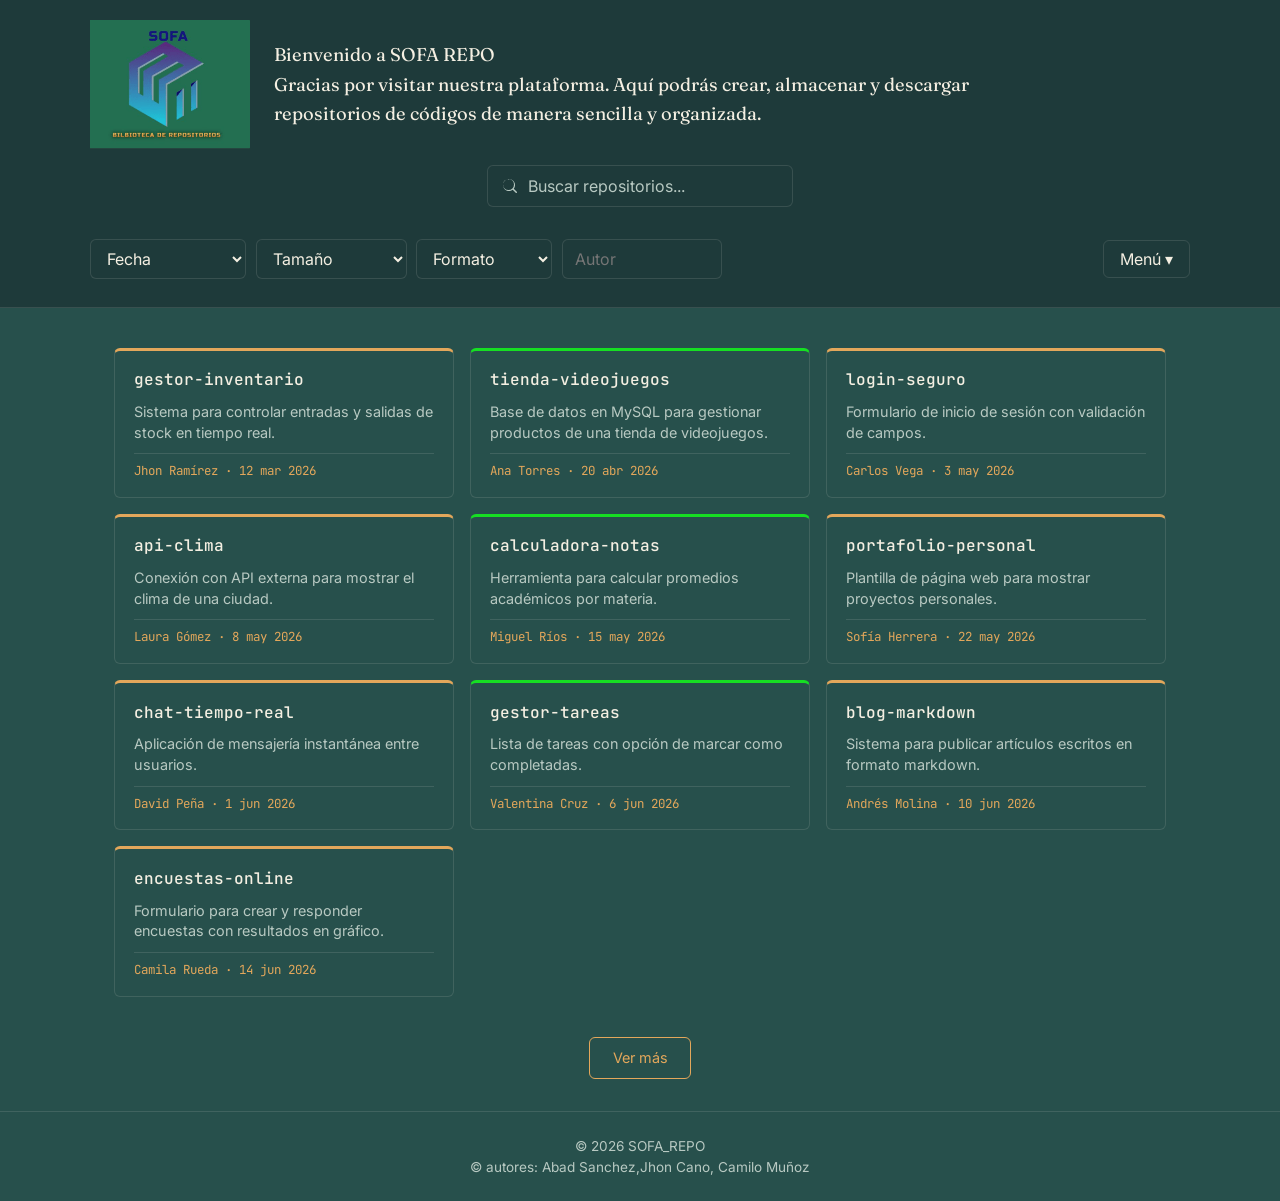
==== index.html @ bb7be712 "Add files via upload" ====
<!DOCTYPE html>
<html lang="es">
<head>
    <meta charset="UTF-8">
    <meta name="viewport" content="width=device-width, initial-scale=1.0">
    <title>SOFA_REPO</title>
    <meta name="description" content="Plataforma para crear, almacenar y descargar repositorios de código de forma sencilla y organizada.">
    <link rel="preconnect" href="https://fonts.googleapis.com">
    <link href="https://fonts.googleapis.com/css2?family=Fraunces:wght@400;600&family=Inter:wght@400;600&family=JetBrains+Mono:wght@400;500&display=swap" rel="stylesheet">
    <link rel="stylesheet" href="estilo.css">
</head>
<body>
<header class="encabezado">
 <div class="fila-bienvenida">
    <div class="logo">
        <img src="/archivos/Logo.png" alt="SOFA REPO">
    </div>

    <div class="bienvenida">
        <p>Bienvenido a SOFA REPO <br>
        Gracias por visitar nuestra plataforma. Aquí podrás crear, almacenar y descargar repositorios de códigos de manera sencilla y organizada.</p>
    </div>
 </div>

<div class="search-container">
    <div class="search-box">
        <svg width="16" height="16" viewBox="0 0 16 16" fill="currentColor">
            <path d="M10.68 11.74a6 6 0 1 1 1.06-1.06l3.04 3.04a.75.75 0 1 1-1.06 1.06l-3.04-3.04zM12 6.5a5.5 5.5 0 1 0-11 0 5.5 5.5 0 0 0 11 0z"/>
        </svg>
        <input type="text" id="buscador" placeholder="Buscar repositorios...">
    </div>
</div>

<div class="barra-filtros">

    <div class="filtros">
        <select id="filtro-fecha">
            <option value="">Fecha</option>
            <option value="semana">Última semana</option>
            <option value="mes">Último mes</option>
            <option value="anio">Este año</option>
        </select>

        <select id="filtro-tamano">
            <option value="">Tamaño</option>
            <option value="pequeno">Menor a 1MB</option>
            <option value="medio">1MB - 10MB</option>
            <option value="grande">Mayor a 10MB</option>
        </select>

        <select id="filtro-formato">
            <option value="">Formato</option>
            <option value="zip">.zip</option>
            <option value="py">.py</option>
            <option value="html">.html</option>
            <option value="sql">.sql</option>
        </select>

        <input type="text" id="filtro-autor" placeholder="Autor">
    </div>

    <nav class="dropdown">
        <button class="dropdown-btn">Menú ▾</button>
        <div class="dropdown-content">
            <a href="index.html">Inicio</a>
            <a href="archivos/repositorios.html">Repositorios</a>
            <a href="archivos/s_repos.html">Subir repositorios</a>
            <a href="archivos/descargas.html">Descargas</a>
            <a href="archivos/Ayuda_comentarios.html">Ayuda y comentarios</a>
            <a href="archivos/perfil.html">Perfil</a>
            <a href="archivos/crear-cuenta.html">Crear Cuenta</a>
        </div>
    </nav>

</div>
</header>

<main>
<div class="repos-grid">

    <a href="repositorio-detalle.html" class="repo-card">
        <h3>gestor-inventario</h3>
        <p>Sistema para controlar entradas y salidas de stock en tiempo real.</p>
        <span class="repo-meta">Jhon Ramírez · 12 mar 2026</span>
    </a>

    <a href="repositorio-detalle.html" class="repo-card">
        <h3>tienda-videojuegos</h3>
        <p>Base de datos en MySQL para gestionar productos de una tienda de videojuegos.</p>
        <span class="repo-meta">Ana Torres · 20 abr 2026</span>
    </a>

    <a href="repositorio-detalle.html" class="repo-card">
        <h3>login-seguro</h3>
        <p>Formulario de inicio de sesión con validación de campos.</p>
        <span class="repo-meta">Carlos Vega · 3 may 2026</span>
    </a>

    <a href="repositorio-detalle.html" class="repo-card">
        <h3>api-clima</h3>
        <p>Conexión con API externa para mostrar el clima de una ciudad.</p>
        <span class="repo-meta">Laura Gómez · 8 may 2026</span>
    </a>

    <a href="repositorio-detalle.html" class="repo-card">
        <h3>calculadora-notas</h3>
        <p>Herramienta para calcular promedios académicos por materia.</p>
        <span class="repo-meta">Miguel Ríos · 15 may 2026</span>
    </a>

    <a href="repositorio-detalle.html" class="repo-card">
        <h3>portafolio-personal</h3>
        <p>Plantilla de página web para mostrar proyectos personales.</p>
        <span class="repo-meta">Sofía Herrera · 22 may 2026</span>
    </a>

    <a href="repositorio-detalle.html" class="repo-card">
        <h3>chat-tiempo-real</h3>
        <p>Aplicación de mensajería instantánea entre usuarios.</p>
        <span class="repo-meta">David Peña · 1 jun 2026</span>
    </a>

    <a href="repositorio-detalle.html" class="repo-card">
        <h3>gestor-tareas</h3>
        <p>Lista de tareas con opción de marcar como completadas.</p>
        <span class="repo-meta">Valentina Cruz · 6 jun 2026</span>
    </a>

    <a href="repositorio-detalle.html" class="repo-card">
        <h3>blog-markdown</h3>
        <p>Sistema para publicar artículos escritos en formato markdown.</p>
        <span class="repo-meta">Andrés Molina · 10 jun 2026</span>
    </a>

    <a href="repositorio-detalle.html" class="repo-card">
        <h3>encuestas-online</h3>
        <p>Formulario para crear y responder encuestas con resultados en gráfico.</p>
        <span class="repo-meta">Camila Rueda · 14 jun 2026</span>
    </a>

</div>

<div class="ver-mas-container">
    <a href="mas-repositorios.html" class="boton">Ver más</a>
</div>
</main>
 <footer>
        <p>&copy; 2026 SOFA_REPO</p>
        <p>&copy; autores: Abad Sanchez,Jhon Cano, Camilo Muñoz</p>
    </footer>
</body>
</html>
---- estilo.css ----
/*-- VARIABLES GLOBALES --*/
:root {
  --bg: #1E3A3A;
  --bg-panel: #27504C;
  --bg-panel-hover: #2E5C57;
  --ink: #F4EFE2;
  --ink-muted: #B8C9C2;
  --accent: #E3A75B;
  --accent-2: #16df23;
  --border: rgba(244, 239, 226, 0.12);
  --font-display: 'Fraunces', Georgia, serif;
  --font-body: 'Inter', system-ui, sans-serif;
  --font-mono: 'JetBrains Mono', Consolas, monospace;
  --radius: 6px;
  --max-width: 1100px;
}

/*-- ESTILOS BASE --*/
*, *::before, *::after {
  box-sizing: border-box;
}

html {
  color-scheme: dark;
}

body {
  margin: 0;
  background: var(--bg-panel);
  color: var(--ink);
  font-family: var(--font-body);
  line-height: 1.5;
  -webkit-font-smoothing: antialiased;
}

a {
  color: inherit;
  text-decoration: none;
}

img {
  max-width: 100%;
  display: block;
}

input, select, button, textarea {
  font-family: inherit;
  font-size: inherit;
}

:focus-visible {
  outline: 2px solid var(--accent);
  outline-offset: 2px;
}
button,
input[type="submit"],
input[type="button"],
input[type="reset"] {
  cursor: pointer;
}

/*-- ENCABEZADO --*/
.encabezado {
  background: var(--bg);
  border-bottom: 1px solid var(--border);
  padding: 1.25rem 1.5rem 1.75rem;
  display: flex;
  flex-direction: column;
  gap: 1rem;
}

.logo img {
  max-width: var(--max-width);
  margin: 0 auto 1rem;
}

.bienvenida {
  max-width: var(--max-width);
  margin: 0 auto 1.5rem;
}

.bienvenida p {
  font-family: var(--font-display);
  font-weight: 400;
  font-size: 1.15rem;
  color: var(--ink);
  max-width: 60ch;
  line-height: 1.6;
  margin: 0;
}

/* Fila superior: logo junto al bienvenido (envolver ambos en .fila-bienvenida) */
.fila-bienvenida {
  max-width: var(--max-width);
  width: 100%;
  margin: 0 auto;
  display: flex;
  align-items: center;
  gap: 1.5rem;
  flex-wrap: wrap;
}

.fila-bienvenida .logo img {
  max-width: 160px;
  margin: 0;
}

.fila-bienvenida .bienvenida {
  max-width: none;
  margin: 0;
  flex: 1;
}

/* Fila inferior del encabezado: filtros a la izquierda, menú a la derecha */
.barra-filtros {
  max-width: var(--max-width);
  width: 100%;
  margin: 0 auto;
  display: flex;
  flex-wrap: wrap;
  justify-content: space-between;
  align-items: center;
  gap: 1rem;
}

/*-- BUSCADOR Y FILTROS --*/
.search-container {
  max-width: var(--max-width);
  margin: 0 auto 1rem;
  display: flex;
  flex-wrap: wrap;
  gap: 0.75rem;
  align-items: center;
}

.search-box {
  display: flex;
  align-items: center;
  gap: 0.5rem;
  background: var(--bg);
  border: 1px solid var(--border);
  border-radius: var(--radius);
  padding: 0.55rem 0.85rem;
  flex: 1 1 260px;
}

.search-box svg {
  color: var(--ink-muted);
  flex-shrink: 0;
}

.search-box input {
  background: none;
  border: none;
  color: var(--ink);
  width: 100%;
}

.search-box input::placeholder {
  color: var(--ink-muted);
}

.search-box input:focus {
  outline: none;
}

.filtros {
  display: flex;
  flex-wrap: wrap;
  gap: 0.6rem;
  flex: 1;
}

.filtros select,
.filtros input {
  background: var(--bg);
  color: var(--ink);
  border: 1px solid var(--border);
  border-radius: var(--radius);
  padding: 0.5rem 0.75rem;
  transition: border-color 0.15s ease;
}

.filtros select {
  min-width: 8.5rem;
}

.filtros input#filtro-autor {
  width: 10rem;
}

.filtros select:focus,
.filtros input:focus {
  border-color: var(--accent);
  outline: none;
}

/*-- MENÚ DESPLEGABLE --*/
.dropdown {
  position: relative;
}

.dropdown-btn {
  background: transparent;
  border: 1px solid var(--border);
  color: var(--ink);
  border-radius: var(--radius);
  padding: 0.5rem 1rem;
  cursor: pointer;
  transition: background 0.15s ease, border-color 0.15s ease;
}

.dropdown-btn:hover,
.dropdown:hover .dropdown-btn {
  background: var(--bg-panel-hover);
  border-color: var(--accent);
}

.dropdown-btn .flecha {
  display: inline-block;
  transition: transform 0.2s ease;
}

.dropdown:hover .flecha,
.dropdown:focus-within .flecha {
  transform: rotate(180deg);
}

.dropdown-content {
  display: none;
  position: absolute;
  top: calc(100% + 0.4rem);
  right: 0;
  min-width: 200px;
  background: var(--bg-panel-hover);
  border: 1px solid var(--border);
  border-radius: var(--radius);
  overflow: hidden;
  box-shadow: 0 8px 20px rgba(0, 0, 0, 0.25);
  z-index: 20;
}

.dropdown:hover .dropdown-content,
.dropdown:focus-within .dropdown-content {
  display: block;
}

.dropdown-content a {
  display: block;
  padding: 0.65rem 1rem;
  color: var(--ink);
  border-bottom: 1px solid var(--border);
  font-size: 0.95rem;
}

.dropdown-content a:last-child {
  border-bottom: none;
}

.dropdown-content a:hover {
  background: var(--bg);
  color: var(--accent);
}

/*-- CONTENIDO PRINCIPAL --*/
main {
  max-width: var(--max-width);
  margin: 0 auto;
  padding: 2.5rem 1.5rem 1rem;
}

/*-- TARJETAS DE REPOSITORIOS --*/
.repos-grid {
  display: grid;
  grid-template-columns: repeat(auto-fill, minmax(260px, 1fr));
  gap: 1rem;
}

.repo-card {
  display: flex;
  flex-direction: column;
  gap: 0.6rem;
  background: var(--bg-panel);
  border: 1px solid var(--border);
  border-top: 3px solid var(--accent);
  border-radius: var(--radius);
  padding: 1.1rem 1.2rem 1rem;
  transition: background 0.15s ease, transform 0.15s ease;
}

.repo-card:hover {
  background: var(--bg-panel-hover);
  transform: translateY(-2px);
}

.repo-card:nth-child(3n+2) {
  border-top-color: var(--accent-2);
}

.repo-card h3 {
  font-family: var(--font-mono);
  font-weight: 500;
  font-size: 1rem;
  color: var(--ink);
  margin: 0;
}

.repo-card p {
  font-size: 0.9rem;
  color: var(--ink-muted);
  margin: 0;
  line-height: 1.45;
}

.repo-meta {
  font-family: var(--font-mono);
  font-size: 0.78rem;
  color: var(--accent);
  margin-top: auto;
  padding-top: 0.5rem;
  border-top: 1px solid var(--border);
}

/*-- BOTÓN VER MÁS --*/
.ver-mas-container {
  display: flex;
  justify-content: center;
  padding: 2.5rem 0 1rem;
}

.ver-mas-btn {
  border: 1px solid var(--accent);
  color: var(--accent);
  border-radius: var(--radius);
  padding: 0.6rem 1.6rem;
  font-size: 0.9rem;
  transition: background 0.15s ease, color 0.15s ease;
}

.ver-mas-btn:hover {
  background: var(--accent);
  color: var(--bg);
}

/*-- PIE DE PÁGINA --*/
footer {
  border-top: 1px solid var(--border);
  padding: 1.5rem;
  text-align: center;
}

footer p {
  margin: 0;
  font-size: 0.85rem;
  color: var(--ink-muted);
}

/*-- AYUDA Y COMENTARIOS --*/
.contenido {
  display: flex;
  flex-direction: column;
  gap: 3rem;
  max-width: 900px;
  margin: 0 auto;
}

.ayuda-comentarios h2 {
  font-family: var(--font-display);
  font-weight: 600;
  font-size: 1.6rem;
  margin: 0 0 0.75rem;
}

.ayuda-comentarios p {
  color: var(--ink-muted);
  max-width: 70ch;
  margin: 0;
}

.ayuda-comentarios a {
  color: var(--accent);
  border-bottom: 1px solid transparent;
}

.ayuda-comentarios a:hover {
  border-bottom-color: var(--accent);
}

/* Formulario de contacto: va en panel, es la acción principal */
.formulario-contacto {
  background: var(--bg-panel);
  border: 1px solid var(--border);
  border-top: 3px solid var(--accent);
  border-radius: var(--radius);
  padding: 1.5rem;
}

/* Comentarios: sin panel, solo una línea que separa */
.comentarios {
  padding-top: 2rem;
  border-top: 1px solid var(--border);
}

.contenido h3 {
  font-family: var(--font-mono);
  font-weight: 500;
  font-size: 0.95rem;
  color: var(--accent);
  margin: 0 0 1rem;
}

.contenido form {
  display: flex;
  flex-direction: column;
  gap: 1rem;
}

.contenido .campo {
  display: flex;
  flex-direction: column;
}

.contenido label {
  font-size: 0.85rem;
  color: var(--ink-muted);
  margin-bottom: 0.35rem;
  display: block;
}

.contenido input[type="text"],
.contenido input[type="email"],
.contenido textarea {
  width: 100%;
  background: var(--bg);
  color: var(--ink);
  border: 1px solid var(--border);
  border-radius: var(--radius);
  padding: 0.6rem 0.75rem;
  resize: vertical;
  transition: border-color 0.15s ease;
}

.contenido input[type="text"]:focus,
.contenido input[type="email"]:focus,
.contenido textarea:focus {
  border-color: var(--accent);
  outline: none;
}

/* Borde rojo tenue si el campo requerido quedó vacío al intentar enviar */
.contenido input:invalid:not(:focus):not(:placeholder-shown),
.contenido textarea:invalid:not(:focus):not(:placeholder-shown) {
  border-color: #d9776a;
}

.contenido input[type="submit"] {
  align-self: flex-start;
  background: transparent;
  border: 1px solid var(--accent);
  color: var(--accent);
  border-radius: var(--radius);
  padding: 0.55rem 1.4rem;
  font-size: 0.9rem;
  cursor: pointer;
  transition: background 0.15s ease, color 0.15s ease, border-color 0.15s ease;
}

.contenido input[type="submit"]:hover {
  background: var(--accent);
  color: var(--bg);
}

/* Comentarios generados por JavaScript */
.lista-comentarios {
  margin-top: 1.5rem;
  display: flex;
  flex-direction: column;
  gap: 1rem;
}

.comentario {
  background: var(--bg);
  border: 1px solid var(--border);
  border-radius: var(--radius);
  padding: 1rem 1.2rem;
}

.comentario__autor {
  font-weight: 600;
  color: var(--ink);
  margin: 0 0 0.3rem;
}

.comentario__texto {
  color: var(--ink-muted);
  margin: 0 0 0.75rem;
}

.comentario .form-respuesta {
  display: flex;
  flex-direction: column;
  gap: 0.6rem;
}

.comentario .form-respuesta textarea {
  width: 100%;
  background: var(--bg-panel);
  color: var(--ink);
  border: 1px solid var(--border);
  border-radius: var(--radius);
  padding: 0.5rem 0.7rem;
  resize: vertical;
}

.comentario .form-respuesta input[type="submit"] {
  align-self: flex-start;
  background: transparent;
  border: 1px solid var(--accent);
  color: var(--accent);
  border-radius: var(--radius);
  padding: 0.4rem 1rem;
  font-size: 0.85rem;
  cursor: pointer;
}

.respuestas {
  margin-top: 0.75rem;
  display: flex;
  flex-direction: column;
  gap: 0.4rem;
}

.respuesta {
  padding-left: 1rem;
  border-left: 2px solid var(--border);
  color: var(--ink-muted);
  font-size: 0.9rem;
}

/*-- CAMPOS DE FORMULARIO (GENERAL) --*/
/* Aplica a cualquier formulario del sitio: envolver cada input en un div.campo */
.campo {
  display: flex;
  flex-direction: column;
}

.campo label {
  font-size: 0.85rem;
  color: var(--ink-muted);
  margin-bottom: 0.35rem;
  display: block;
}

.campo input[type="text"],
.campo input[type="email"],
.campo input[type="password"],
.campo input[type="date"],
.campo input[type="url"],
.campo textarea,
.campo select {
  width: 100%;
  background: var(--bg);
  color: var(--ink);
  border: 1px solid var(--border);
  border-radius: var(--radius);
  padding: 0.65rem 0.8rem;
  resize: vertical;
  transition: border-color 0.15s ease;
}

.campo input:focus,
.campo textarea:focus,
.campo select:focus {
  border-color: var(--accent);
  outline: none;
}

.campo-grupo {
  display: grid;
  grid-template-columns: 1fr 1fr;
  gap: 1.1rem;
}

.campo-casilla {
  display: flex;
  align-items: center;
  gap: 0.5rem;
  font-size: 0.9rem;
  color: var(--ink-muted);
}

/*-- BOTONES (GENERAL) --*/
/* Mismo botón de Ayuda y comentarios, para usar en el resto del sitio */
.boton {
  display: inline-block;
  align-self: flex-start;
  background: transparent;
  border: 1px solid var(--accent);
  color: var(--accent);
  border-radius: var(--radius);
  padding: 0.6rem 1.4rem;
  font-size: 0.9rem;
  cursor: pointer;
  transition: background 0.15s ease, color 0.15s ease, border-color 0.15s ease;
}

.boton:hover {
  background: var(--accent);
  color: var(--bg);
}

/* Variante para acciones secundarias: cancelar, atrás, cerrar sesión */
.boton-fantasma {
  border-color: var(--border);
  color: var(--ink-muted);
}

.boton-fantasma:hover {
  background: var(--bg-panel-hover);
  color: var(--ink);
  border-color: var(--border);
}

.boton[disabled] {
  opacity: 0.4;
  cursor: default;
  pointer-events: none;
}

/*-- PÁGINAS DE ACCESO (crear cuenta, iniciar sesión, recuperar contraseña) --*/
.pagina-acceso {
  max-width: 460px;
  margin: 3.5rem auto;
  padding: 0 1.5rem;
  display: flex;
  flex-direction: column;
  gap: 1.75rem;
}

.pagina-acceso h1 {
  font-family: var(--font-display);
  font-weight: 600;
  font-size: 1.9rem;
  margin: 0;
  text-align: center;
}

.pagina-acceso > p {
  color: var(--ink-muted);
  text-align: center;
  margin: -1rem 0 0;
}

.tarjeta-acceso {
  background: var(--bg-panel);
  border: 1px solid var(--border);
  border-top: 3px solid var(--accent);
  border-radius: var(--radius);
  padding: 1.75rem 1.75rem 1.5rem;
  display: flex;
  flex-direction: column;
  gap: 1.25rem;
}

.tarjeta-acceso > span {
  font-family: var(--font-mono);
  font-size: 0.78rem;
  color: var(--accent);
}

.tarjeta-acceso form {
  display: flex;
  flex-direction: column;
  gap: 1.1rem;
}

.tarjeta-acceso .boton {
  align-self: stretch;
  text-align: center;
}

.enlace-secundario {
  text-align: center;
  padding-top: 1.1rem;
  margin-top: 0.25rem;
  border-top: 1px solid var(--border);
  font-family: var(--font-mono);
  font-size: 0.78rem;
  color: var(--ink-muted);
}

.enlace-secundario a {
  color: var(--accent);
  border-bottom: 1px solid transparent;
}

.enlace-secundario a:hover {
  border-bottom-color: var(--accent);
}

/*-- PERFIL --*/
.perfil {
  max-width: 700px;
  margin: 2.5rem auto;
  padding: 0 1.5rem 3rem;
  display: flex;
  flex-direction: column;
  gap: 1.75rem;
}

.perfil-avatar {
  display: flex;
  align-items: center;
  gap: 1.25rem;
}

.perfil-avatar img {
  border-radius: 50%;
  border: 1px solid var(--border);
}

.perfil-avatar a {
  color: var(--accent);
  font-size: 0.9rem;
  border-bottom: 1px solid transparent;
}

.perfil-avatar a:hover {
  border-bottom-color: var(--accent);
}

.tarjeta-perfil {
  background: var(--bg-panel);
  border: 1px solid var(--border);
  border-top: 3px solid var(--accent);
  border-radius: var(--radius);
  padding: 1.75rem;
  display: flex;
  flex-direction: column;
  gap: 1.1rem;
}

.perfil form {
  display: flex;
  flex-direction: column;
  gap: 1.1rem;
}

.perfil .campo p {
  font-size: 0.8rem;
  color: var(--ink-muted);
  margin: 0.4rem 0 0;
}

.perfil-hora {
  display: flex;
  flex-direction: column;
  gap: 0.75rem;
}

.perfil-acciones {
  display: flex;
  gap: 0.75rem;
  padding-top: 0.5rem;
}

.perfil-cerrar-sesion {
  padding-top: 1.25rem;
  border-top: 1px solid var(--border);
}

/*-- DESCARGAS --*/
.resultados-control {
  max-width: var(--max-width);
  margin: 0 auto 1.5rem;
  display: flex;
  align-items: center;
  gap: 0.6rem;
  font-size: 0.9rem;
  color: var(--ink-muted);
}

.resultados-control select {
  background: var(--bg);
  color: var(--ink);
  border: 1px solid var(--border);
  border-radius: var(--radius);
  padding: 0.4rem 0.6rem;
}

.titulo-seccion {
  font-family: var(--font-display);
  font-weight: 600;
  font-size: 1.5rem;
  margin: 2rem 0 0.5rem;
}

.introduccion {
  color: var(--ink-muted);
  max-width: 65ch;
}

.busqueda-descarga {
  display: flex;
  flex-wrap: wrap;
  gap: 1.1rem;
  margin-bottom: 1.5rem;
}

.busqueda-descarga .campo {
  flex: 1 1 220px;
}

.tarjeta-descarga {
  background: var(--bg-panel);
  border: 1px solid var(--border);
  border-top: 3px solid var(--accent);
  border-radius: var(--radius);
  padding: 1.25rem 1.5rem;
  display: flex;
  flex-direction: column;
  gap: 0.9rem;
  margin-bottom: 1.5rem;
}

.info-archivo {
  display: flex;
  justify-content: space-between;
  flex-wrap: wrap;
  gap: 0.5rem;
  font-family: var(--font-mono);
}

.nombre-archivo {
  color: var(--ink);
}

.tamano-archivo {
  color: var(--ink-muted);
}

.detalle-checksum {
  display: flex;
  align-items: center;
  flex-wrap: wrap;
  gap: 0.6rem;
  font-size: 0.85rem;
}

.etiqueta-checksum {
  color: var(--ink-muted);
}

.detalle-checksum code {
  font-family: var(--font-mono);
  color: var(--ink-muted);
  background: var(--bg);
  border: 1px solid var(--border);
  border-radius: var(--radius);
  padding: 0.3rem 0.5rem;
  word-break: break-all;
}

.contador-descargas {
  font-size: 0.8rem;
  color: var(--ink-muted);
}

.novedades ul,
.lista ul {
  color: var(--ink-muted);
  padding-left: 1.2rem;
  margin: 0;
}

.novedades li,
.lista li {
  margin-bottom: 0.4rem;
}

.tabla-historial {
  width: 100%;
  border-collapse: collapse;
  margin-top: 1rem;
  font-size: 0.9rem;
}

.tabla-historial th,
.tabla-historial td {
  text-align: left;
  padding: 0.6rem 0.75rem;
  border-bottom: 1px solid var(--border);
}

.tabla-historial th {
  font-family: var(--font-mono);
  font-weight: 500;
  color: var(--accent);
  font-size: 0.78rem;
}

.tabla-historial td {
  color: var(--ink-muted);
}

/*-- ASISTENTE: SUBIR REPOSITORIO --*/
.asistente {
  max-width: 640px;
  margin: 2.5rem auto;
  padding: 0 1.5rem 3rem;
}

.asistente-encabezado {
  display: flex;
  align-items: center;
  gap: 0.75rem;
  margin-bottom: 1.5rem;
}

.asistente-icono {
  font-family: var(--font-mono);
  color: var(--accent);
  border: 1px solid var(--border);
  border-radius: var(--radius);
  padding: 0.3rem 0.6rem;
}

.asistente-nombre {
  font-family: var(--font-mono);
  color: var(--ink-muted);
}

.asistente-progreso {
  display: flex;
  justify-content: space-between;
  margin-bottom: 0.5rem;
}

.progreso-paso {
  flex: 1;
  text-align: center;
  position: relative;
  font-size: 0.75rem;
  color: var(--ink-muted);
}

.progreso-linea {
  position: absolute;
  top: 5px;
  left: -50%;
  width: 100%;
  height: 1px;
  background: var(--border);
}

.progreso-paso:first-child .progreso-linea {
  display: none;
}

.progreso-punto {
  width: 10px;
  height: 10px;
  border-radius: 50%;
  background: var(--bg);
  border: 1px solid var(--border);
  margin: 0 auto 0.4rem;
  position: relative;
  z-index: 1;
}

.progreso-paso.completo .progreso-punto,
.progreso-paso.completo .progreso-linea {
  background: var(--accent);
  border-color: var(--accent);
}

.progreso-paso.activo .progreso-punto {
  border-color: var(--accent);
}

.asistente-commit {
  text-align: center;
  font-family: var(--font-mono);
  font-size: 0.78rem;
  color: var(--ink-muted);
  margin-bottom: 1.5rem;
}

.asistente-commit span {
  color: var(--accent);
}

.panel-asistente {
  background: var(--bg-panel);
  border: 1px solid var(--border);
  border-top: 3px solid var(--accent);
  border-radius: var(--radius);
  padding: 1.75rem;
}

.paso {
  display: none;
  flex-direction: column;
  gap: 1.1rem;
}

.paso.visible {
  display: flex;
}

.paso h1 {
  font-family: var(--font-display);
  font-weight: 600;
  font-size: 1.5rem;
  margin: 0;
}

.paso-subtitulo {
  color: var(--ink-muted);
  margin: -0.6rem 0 0;
}

.contador-caracteres {
  align-self: flex-end;
  font-size: 0.78rem;
  color: var(--ink-muted);
}

.fila-dos {
  display: grid;
  grid-template-columns: 1fr 1fr;
  gap: 1.1rem;
}

.fila-logo {
  display: flex;
  align-items: center;
  gap: 1rem;
}

.circulo-logo {
  width: 64px;
  height: 64px;
  border-radius: 50%;
  border: 1px dashed var(--border);
  display: flex;
  align-items: center;
  justify-content: center;
  font-size: 1.5rem;
  color: var(--ink-muted);
  cursor: pointer;
  overflow: hidden;
  flex-shrink: 0;
}

.circulo-logo img {
  width: 100%;
  height: 100%;
  object-fit: cover;
}

.texto-logo {
  display: flex;
  flex-direction: column;
  gap: 0.2rem;
  font-size: 0.85rem;
  color: var(--ink-muted);
}

.zona-arrastre {
  border: 1px dashed var(--border);
  border-radius: var(--radius);
  padding: 1.5rem;
  text-align: center;
  cursor: pointer;
  transition: border-color 0.15s ease;
}

.zona-arrastre:hover {
  border-color: var(--accent);
}

.zona-arrastre-icono {
  font-size: 1.5rem;
  margin-bottom: 0.4rem;
}

.zona-arrastre-texto {
  color: var(--ink);
  font-size: 0.9rem;
}

.zona-arrastre-subtexto {
  color: var(--ink-muted);
  font-size: 0.8rem;
  margin-top: 0.2rem;
}

.cuadricula-miniaturas {
  display: grid;
  grid-template-columns: repeat(auto-fill, minmax(80px, 1fr));
  gap: 0.6rem;
  margin-top: 0.75rem;
}

.cuadricula-miniaturas img {
  width: 100%;
  aspect-ratio: 1;
  object-fit: cover;
  border-radius: var(--radius);
  border: 1px solid var(--border);
}

.lista-archivos .archivo-item {
  display: flex;
  justify-content: space-between;
  align-items: center;
  background: var(--bg);
  border: 1px solid var(--border);
  border-radius: var(--radius);
  padding: 0.5rem 0.75rem;
  margin-top: 0.6rem;
  font-size: 0.85rem;
}

.lista-archivos .archivo-item button {
  background: none;
  border: none;
  color: var(--ink-muted);
}

.lista-archivos .archivo-item button:hover {
  color: var(--accent);
}

.bloque-revision {
  margin-bottom: 1.25rem;
}

.bloque-revision h3 {
  font-family: var(--font-mono);
  font-weight: 500;
  font-size: 0.85rem;
  color: var(--accent);
  margin: 0 0 0.5rem;
}

.fila-revision {
  display: flex;
  justify-content: space-between;
  gap: 1rem;
  padding: 0.4rem 0;
  border-bottom: 1px solid var(--border);
  font-size: 0.9rem;
}

.fila-revision .k {
  color: var(--ink-muted);
}

.fila-revision .v {
  color: var(--ink);
  text-align: right;
}

.exito {
  text-align: center;
  padding: 1.5rem 0;
}

.exito-marca {
  width: 48px;
  height: 48px;
  line-height: 48px;
  border-radius: 50%;
  background: var(--accent);
  color: var(--bg);
  margin: 0 auto 1rem;
  font-size: 1.4rem;
}

.asistente-acciones {
  display: flex;
  justify-content: space-between;
  margin-top: 1.5rem;
}

/*-- RESPONSIVE --*/
@media (max-width: 480px) {
  .campo-grupo,
  .fila-dos {
    grid-template-columns: 1fr;
  }

  .perfil-avatar {
    flex-direction: column;
    align-items: flex-start;
  }
}
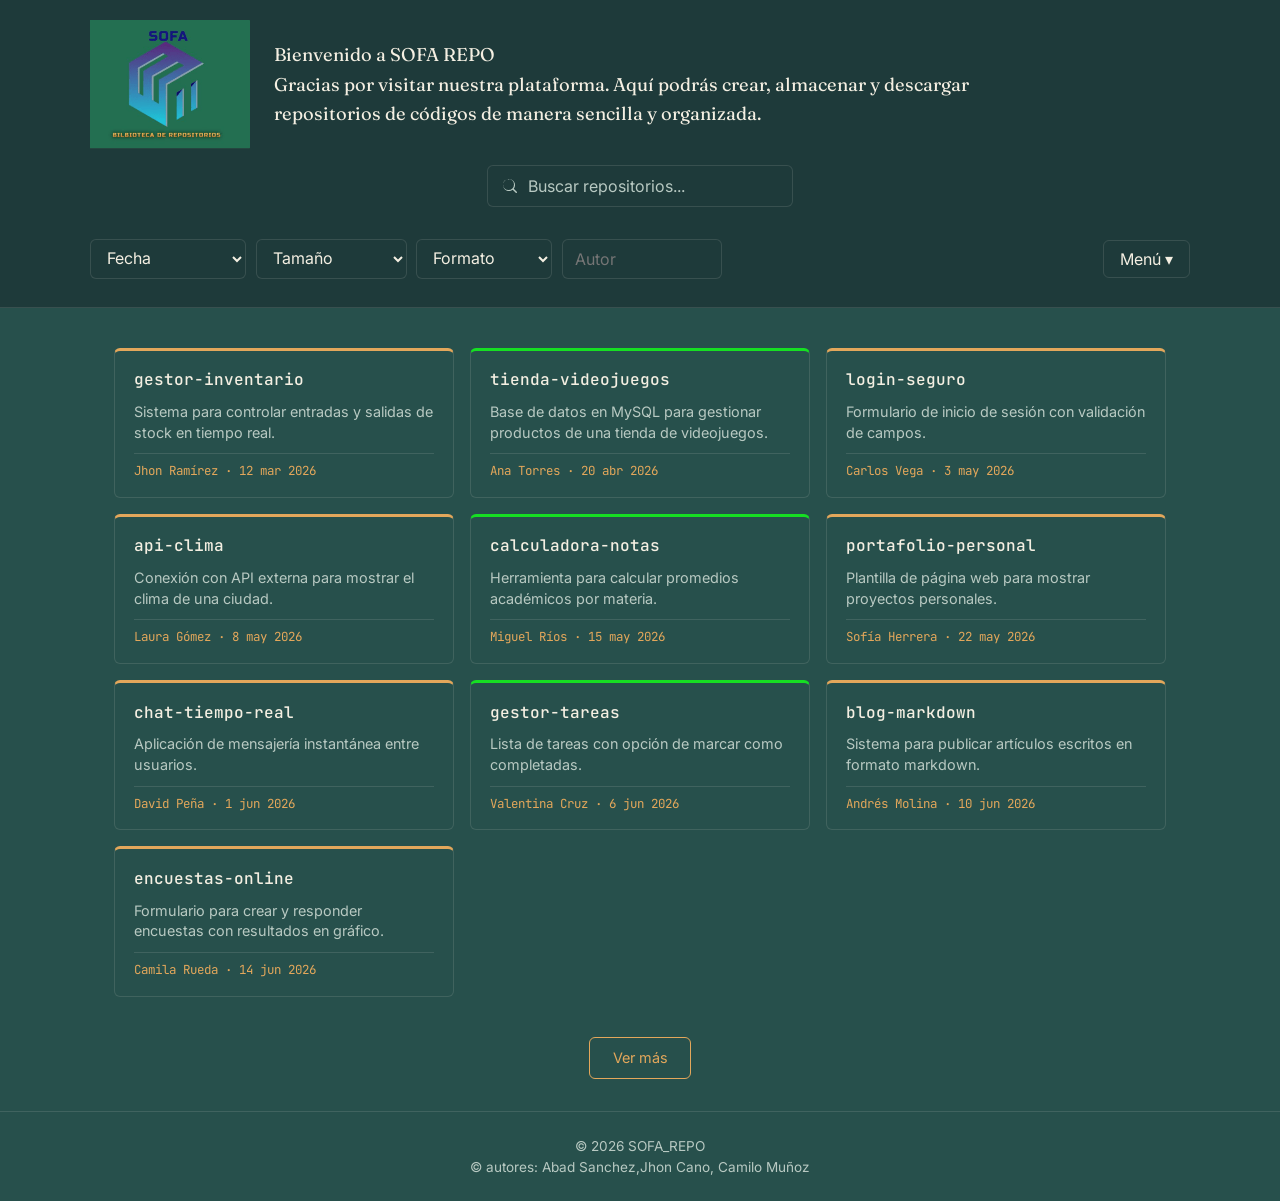
==== commit 0ddeed61: "Add files via upload" ====
--- a/index.html
+++ b/index.html
@@ -13,7 +13,7 @@
 <header class="encabezado">
  <div class="fila-bienvenida">
     <div class="logo">
-        <img src="/archivos/Logo.png" alt="SOFA REPO">
+        <img src="archivos/Logo.png" alt="SOFA REPO">
     </div>
 
     <div class="bienvenida">
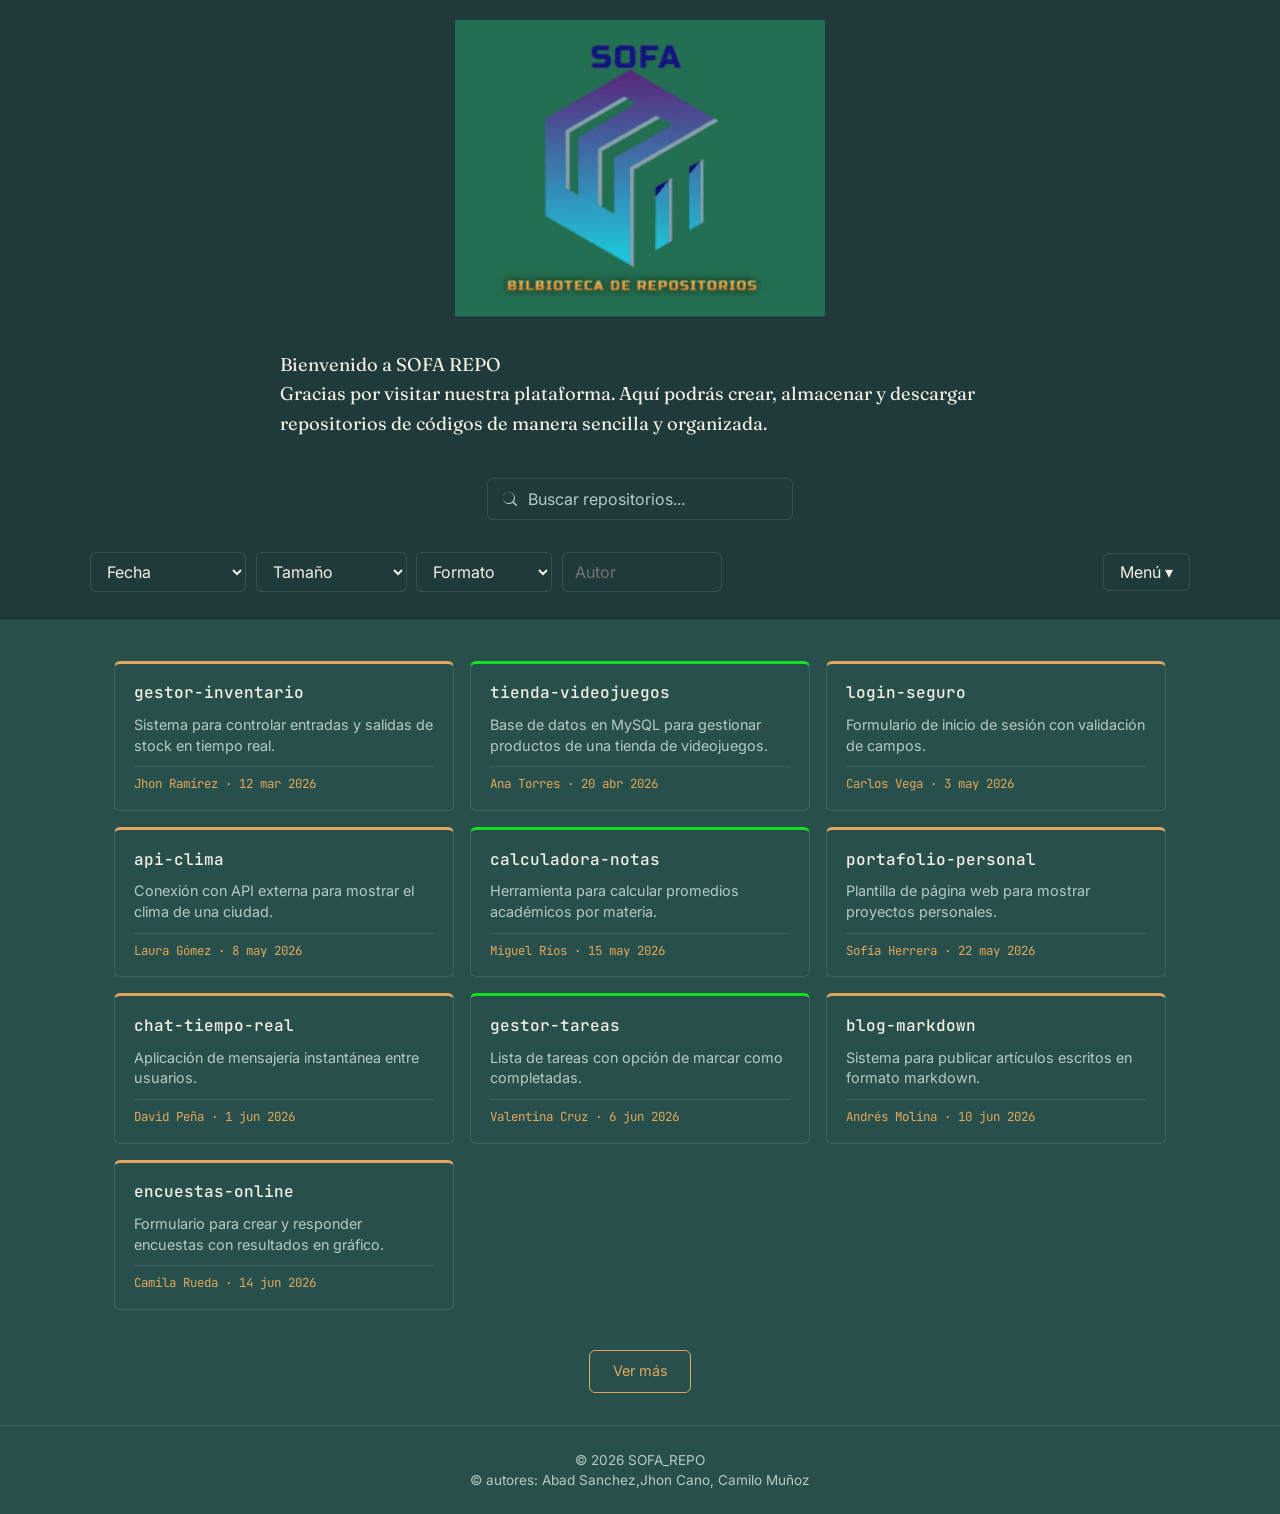
==== commit 163cb885: "modificados" ====
--- a/index.html
+++ b/index.html
@@ -11,16 +11,14 @@
 </head>
 <body>
 <header class="encabezado">
- <div class="fila-bienvenida">
-    <div class="logo">
-        <img src="archivos/Logo.png" alt="SOFA REPO">
-    </div>
+ <div class="logo">
+    <img src="/archivos/Logo.png" alt="SOFA REPO" width="30%" height="30%">
+ </div>
 
-    <div class="bienvenida">
-        <p>Bienvenido a SOFA REPO <br>
-        Gracias por visitar nuestra plataforma. Aquí podrás crear, almacenar y descargar repositorios de códigos de manera sencilla y organizada.</p>
-    </div>
- </div>
+<div class="bienvenida">
+    <p>Bienvenido a SOFA REPO <br>
+    Gracias por visitar nuestra plataforma. Aquí podrás crear, almacenar y descargar repositorios de códigos de manera sencilla y organizada.</p>
+</div>
 
 <div class="search-container">
     <div class="search-box">
--- a/estilo.css
+++ b/estilo.css
@@ -89,28 +89,6 @@
   margin: 0;
 }
 
-/* Fila superior: logo junto al bienvenido (envolver ambos en .fila-bienvenida) */
-.fila-bienvenida {
-  max-width: var(--max-width);
-  width: 100%;
-  margin: 0 auto;
-  display: flex;
-  align-items: center;
-  gap: 1.5rem;
-  flex-wrap: wrap;
-}
-
-.fila-bienvenida .logo img {
-  max-width: 160px;
-  margin: 0;
-}
-
-.fila-bienvenida .bienvenida {
-  max-width: none;
-  margin: 0;
-  flex: 1;
-}
-
 /* Fila inferior del encabezado: filtros a la izquierda, menú a la derecha */
 .barra-filtros {
   max-width: var(--max-width);
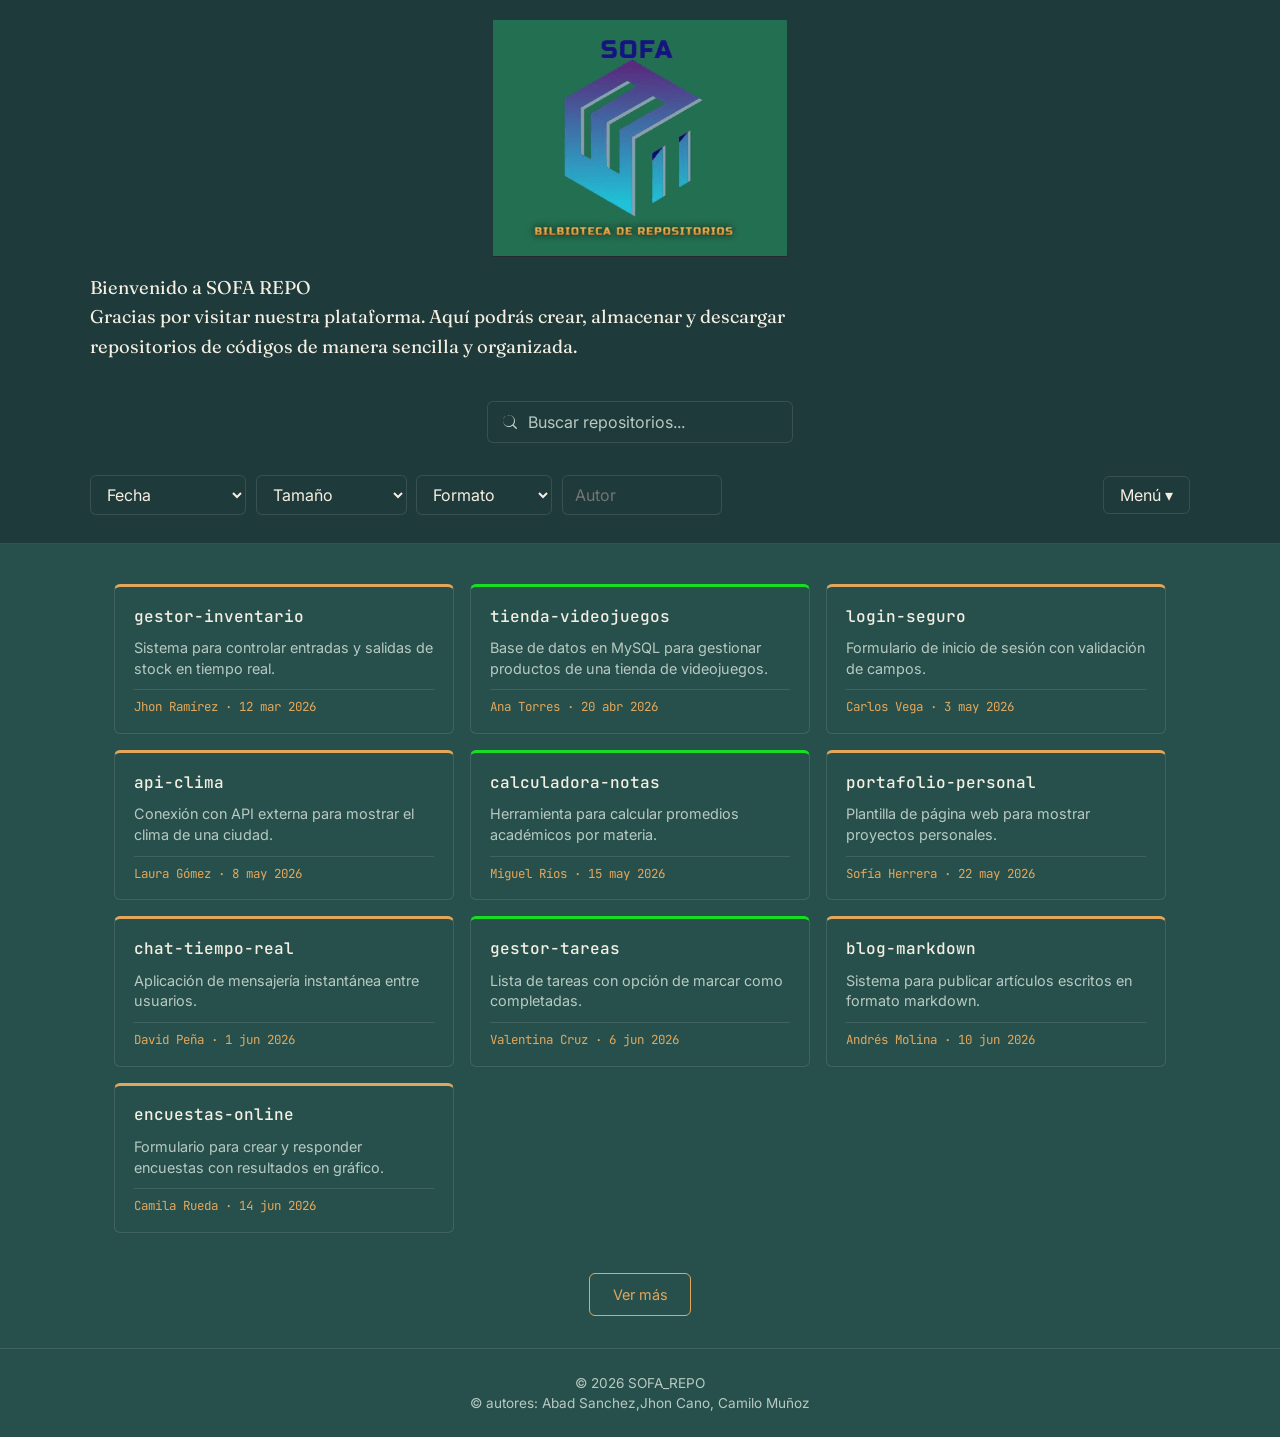
==== commit 4f1131c6: "Add files via upload" ====
--- a/index.html
+++ b/index.html
@@ -11,14 +11,16 @@
 </head>
 <body>
 <header class="encabezado">
- <div class="logo">
-    <img src="/archivos/Logo.png" alt="SOFA REPO" width="30%" height="30%">
+ <div class="fila-bienvenida">
+    <div class="logo">
+        <img src="./archivos/Logo.png" alt="SOFA REPO">
+    </div>
+
+    <div class="bienvenida">
+        <p>Bienvenido a SOFA REPO <br>
+        Gracias por visitar nuestra plataforma. Aquí podrás crear, almacenar y descargar repositorios de códigos de manera sencilla y organizada.</p>
+    </div>
  </div>
-
-<div class="bienvenida">
-    <p>Bienvenido a SOFA REPO <br>
-    Gracias por visitar nuestra plataforma. Aquí podrás crear, almacenar y descargar repositorios de códigos de manera sencilla y organizada.</p>
-</div>
 
 <div class="search-container">
     <div class="search-box">
